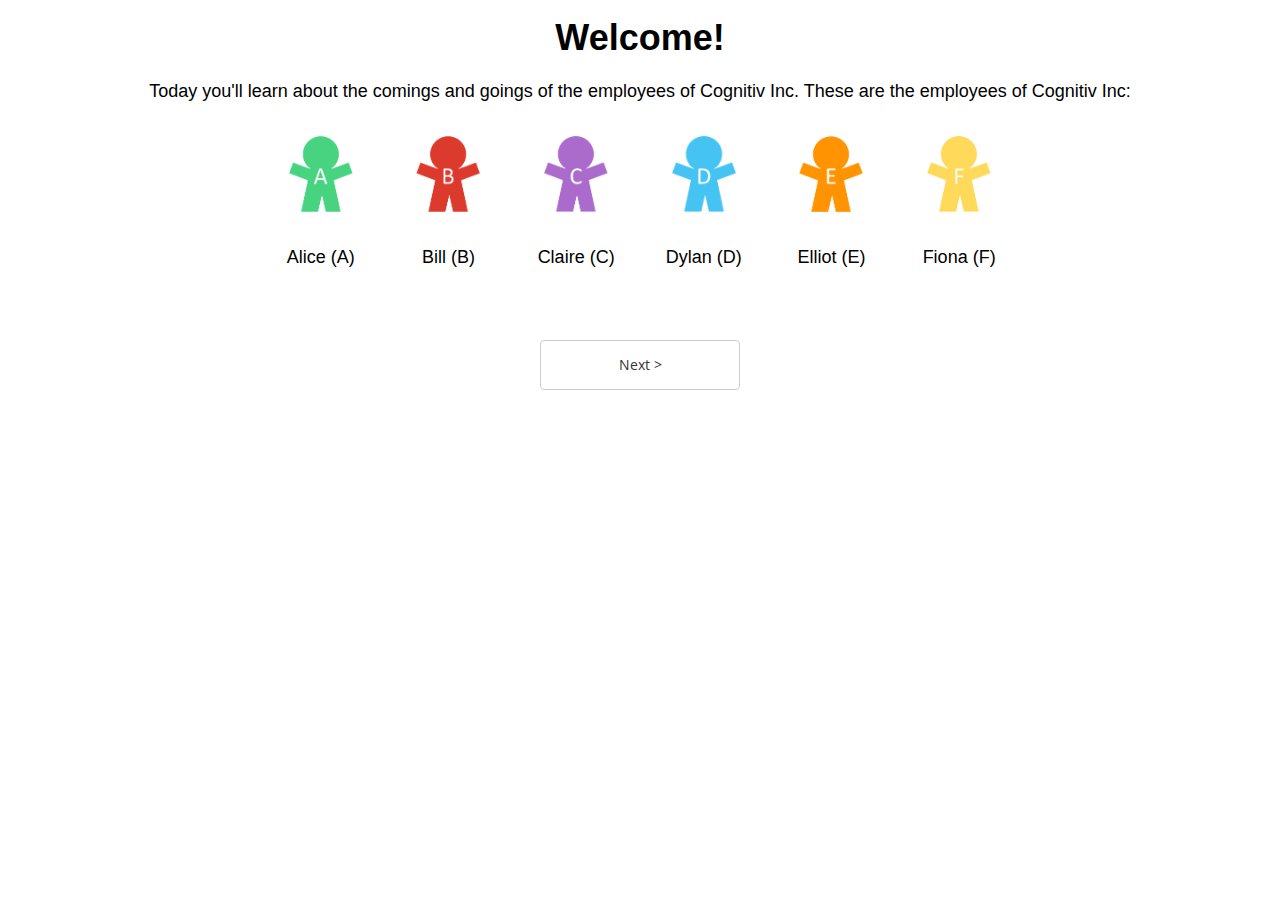
==== experiments/restaurants_v1/index.html @ 761f1548 "added stimuli, basic functionality for pilot" ====
<!doctype html>
<html>
    <head>
        <title>Lunchtime</title>
        
        <!-- Load jsPsych -->
        <script src='_shared/js/jquery-1.11.1.min.js'></script>
        <script src='jspsych/jspsych.js'></script>        
        <link href='jspsych/css/jspsych.css' rel='stylesheet' type='text/css'></link>
        
        <!-- CocoLab utilities -->
        <script src = '_shared/js/underscore-min.js'></script>
        <script src = '_shared/js/mmturkey.js'></script>
        <script src = '_shared/js/browser.detect.js'></script>
        
        <!-- Specify jsPsych plugins here -->
        <script src = 'jspsych/plugins/jspsych-text.js'></script>
        <script src = 'jspsych/plugins/jspsych-instructions.js'></script>
        <script src = 'scripts/user-plugins/new_day.js'></script>
        <script src = 'scripts/user-plugins/lunch.js'></script>

        <!-- Other experiment-specific scripts -->
        <script src = 'scripts/exp-timeline.js'></script>
        <script src = 'scripts/utils.js'></script>
    
        <link href='styles/experiment-style.css' rel='stylesheet' type='text/css'></link>
    </head>

    <body>
        
        <!-- jspsych-target should be empty! Your experiment nodes will add content to this div. -->
        
        <div class = "slide" id = "jspsych-target">
        </div>
        
        <div id = "templates">
            <div class = "slide" id = "agent_intro">
                <h1>Welcome!</h1>
                <p>Today you'll learn about the comings and goings of the employees of Cognitiv Inc. These are the employees of Cognitiv Inc:</p>
                
                <table id = "agent_table">
                    <tr>
                        <td><img class = "agent" src = "images/agents/a.png" /></td>
                        <td><img class = "agent" src = "images/agents/b.png" /></td>
                        <td><img class = "agent" src = "images/agents/c.png" /></td>
                        <td><img class = "agent" src = "images/agents/d.png" /></td>
                        <td><img class = "agent" src = "images/agents/e.png" /></td>
                        <td><img class = "agent" src = "images/agents/f.png" /></td>
                    </tr>
                    <tr>
                        <td>Alice (A)</td>
                        <td>Bill (B)</td>
                        <td>Claire (C)</td>
                        <td>Dylan (D)</td>
                        <td>Elliot (E)</td>
                        <td>Fiona (F)</td>
                    </tr>
                </table>
                
            </div>
            
            <div class = "slide" id = "restaurant_intro">
                <p>Across the street from Cognitiv Inc, there are four restaurants.<br/> The employees of Cognitiv Inc always eat at one of these four restaurants:</p>
                
                <table class = "restaurant_table">
                    <tr class = "restaurant_roster">
                        <td><img class = "restaurant" src = "images/restaurants/bb.png" /></td>
                        <td><img class = "restaurant" src = "images/restaurants/pp.png" /></td>
                        <td><img class = "restaurant" src = "images/restaurants/ss.png" /></td>
                        <td><img class = "restaurant" src = "images/restaurants/tt.png" /></td>
                    </tr>
                    
                    <tr class = "agent_roster">
                        <td>
                        </td>
                        
                        <td>
                        </td>
                        
                        <td>
                        </td>
                        
                        <td>
                        </td>
                    </tr>
                    
                </table>
                
            </div>
            
            <div class = "slide" id = "calendar_intro">
                <p>You'll follow the employees of Cognitiv Inc for five days. On each day, we'll tell you where each employee went to get lunch. At the end of the week, we'll ask you a few questions about the employees of Cognitiv Inc, so <strong>please pay attention to where they go get lunch!</strong>.</p>
                
                <table class = "calendar_table">
                    <tr class = "day">
                        <td>Monday</td>
                        <td>Tuesday</td>
                        <td>Wednesday</td>
                        <td>Thursday</td>
                        <td>Friday</td>
                    </tr>
                    <tr class = "check">
                        <td class = "future"></td>
                        <td class = "future"></td>
                        <td class = "future"></td>
                        <td class = "future"></td>
                        <td class = "future"></td>
                    </tr>
                </table>
                
            </div>
            
            <div class = "slide" id = "new_day">
                <h1>Day {0}: {1}</h1>
                
                <table class = "calendar_table">
                    <tr class = "day">
                        <td>Monday</td>
                        <td>Tuesday</td>
                        <td>Wednesday</td>
                        <td>Thursday</td>
                        <td>Friday</td>
                    </tr>
                    <tr class = "check">
                        <td></td>
                        <td></td>
                        <td></td>
                        <td></td>
                        <td></td>
                    </tr>
                </table>
                
                <button class = "continue">Continue</button>
                
            </div>
            
            <div class = "slide" id = "lunch">
                <p>On {0}, <strong>{1}</strong> went to <strong>{2}</strong>. <br />
                (Click on {1} ({3}) to continue!)</p>
                
                <table class = "restaurant_table">
                    <tr class = "restaurant_roster">
                        <td></td>
                        <td></td>
                        <td></td>
                        <td></td>
                    </tr>
                    
                    <tr class = "agent_roster">
                        <td>
                        </td>
                        
                        <td>
                        </td>
                        
                        <td>
                        </td>
                        
                        <td>
                        </td>
                    </tr>
                    
                </table>
            </div>
            
            <div class = "slide" id = "seat_assignment">
                <h1>Let's make lunch tables!</h1>
                <p>You've now seen where all of the employees of Cognitiv Inc go to lunch. Now, let's put them together into tables! <strong>Please assign each employee to a lunch table.</strong> You can <em>add</em> up to 6 tables, or <em>remove</em> any tables that are empty. Once you've put all of the employees in a lunch table, click Continue.</p>
                <div id ="pool">
                    <p>Unassigned:</p>
                    
                    <img class = "agent" src = "images/agents/a.png" />
                    <img class = "agent" src = "images/agents/b.png" />
                    <img class = "agent" src = "images/agents/c.png" />
                    <img class = "agent" src = "images/agents/d.png" />
                    <img class = "agent" src = "images/agents/e.png" />
                    <img class = "agent" src = "images/agents/f.png" />
                </div>
                
                <div id = "tables">
                    <div class = "table">
                        <h3>Table 1:</h3>

                    </div>                                               
                </div>
                
                <button class = "modify_tables active" id = "add_table">(+) Add table</button><button class = "modify_tables" id = "delete_table">(-) Remove table</button>
                
                <button class = "continue">Continue</button>
                
                
            </div>
        </div>

    </body>

</html>
---- experiments/restaurants_v1/jspsych/css/jspsych.css ----
/*
 * CSS for jsPsych experiments.
 *
 * This stylesheet provides minimal styling to make jsPsych
 * experiments look polished without any additional styles.
 */


/* fonts and type */

@import url(https://fonts.googleapis.com/css?family=Open+Sans:400italic,700italic,400,700);
html {
  font-family: 'Open Sans', 'Arial', sans-serif;
  font-size: 18px;
  line-height: 1.6em;
}
body {
  margin: 0;
  padding: 0;
}
p {
  clear: both;
}
.very-small {
  font-size: 50%;
}
.small {
  font-size: 75%;
}
.large {
  font-size: 125%;
}
.very-large {
  font-size: 150%;
}

/* Classes for changing location of things */

.left {
  float: left;
}
.right {
  float: right;
}
.center-content {
  text-align: center;
}

.block-center {
  margin: 1em auto;
  display: block;
}
/* Form elements like input fields and buttons */

input[type="text"] {
  font-family: 'Open Sans', 'Arial', sans-sefif;
  font-size: 14px;
}

/* borrowing Bootstrap style for btn elements, but combining styles a bit */
.jspsych-btn {
  display: inline-block;
  padding: 6px 12px;
  margin: 0px 8px;
  font-size: 14px;
  font-weight: 400;
  font-family: 'Open Sans', 'Arial', sans-serif;
  cursor: pointer;
  line-height: 1.4;
  text-align: center;
  white-space: nowrap;
  vertical-align: middle;
  background-image: none;
  border: 1px solid transparent;
  border-radius: 4px;
  color: #333;
  background-color: #fff;
  border-color: #ccc;
}

.jspsych-btn:hover {
  background-color: #ddd;
  border-color: #aaa;
}

/* Container holding jsPsych content */

.jspsych-display-element {
  width: 800px;
  margin: 50px auto 50px auto;
}

/* jsPsych progress bar */

#jspsych-progressbar-container {
  color: #777;
  border-bottom: 2px solid #dedede;
  background-color: #f3f3f3;
  margin-bottom: 1em;
  text-align: center;
  padding: 10px 0px;
}
#jspsych-progressbar-container s {}
#jspsych-progressbar-outer {
  background-color: #dedede;
  border-radius: 5px;
  padding: 1px;
  width: 800px;
  margin: auto;
}
#jspsych-progressbar-inner {
  background-color: #aaa;
  /* #3EB3D7; */
  width: 0%;
  height: 1em;
  border-radius: 5px;
}

/* PLUGIN: jspsych-animation */

#jspsych-animation-image {
  display: block;
  margin-left: auto;
  margin-right: auto;
}

/* PLUGIN: jspsych-categorize-animation */

#jspsych-categorize-animation-stimulus {
  display: block;
  margin-left: auto;
  margin-right: auto;
}

/* PLUGIN: jspsych-categorize */

#jspsych-categorize-stimulus {
  display: block;
  margin-left: auto;
  margin-right: auto;
}
.feedback {
  display: block;
  margin-left: auto;
  margin-right: auto;
}

/* PLUGIN: jspsych-free-sort */

#jspsych-free-sort-arena {
  margin-left: auto;
  margin-right: auto;
  border: 2px solid #444;
}
.jspsych-free-sort-draggable {
  cursor: move;
}
#jspsych-free-sort-done-btn {
  display: block;
  margin: auto;
  margin-top: 25px;
}

/* PLUGIN: jspsych-instructions */

.jspsych-instructions-nav {
  text-align: center;
  margin-top: 2em;
}
.jspsych-instructions-nav button {
  margin: 20px;
}

/* PLUGIN: jspsych-multi-stim-multi-response */

#jspsych-multi-stim-multi-response-stimulus {
  display: block;
  margin: auto;
}

/* PLUGIN: jspsych-palmer */

#jspsych-palmer-snapCanvas {
  margin-left: auto;
  margin-right: auto;
}

/* PLUGIN: jspsych-same-different */

.jspsych-same-different-stimulus {
  display: block;
  margin-left: auto;
  margin-right: auto;
}

/* PLUGIN: jspsych-single-stim */

#jspsych-single-stim-stimulus {
  display: block;
  margin-left: auto;
  margin-right: auto;
}

/* PLUGIN: jspsych-survey-text */

.jspsych-survey-text {
  margin: 0.25em 0em;
}
.jspsych-survey-text-question {
  margin: 2em 0em;
}

/* PLUGIN: jspsych-survey-likert */

.jspsych-survey-likert-statement {
  display:block;
  font-size: 18px;
  padding-top: 30px;
  margin-bottom:10px;
}
.jspsych-survey-likert-opts {
  list-style:none;
  width:100%;
  margin:0;
  padding:0 0 35px;
  display:block;
  font-size: 14px;
  line-height:1.1em;
}

.jspsych-survey-likert-opt-label {
  line-height: 1.1em;
}

.jspsych-survey-likert-opts:before {
  content: '';
  position:relative;
  top:11px;
  /*left:9.5%;*/
  display:block;
  background-color:#efefef;
  height:4px;
  width:100%;
}

.jspsych-survey-likert-opts:last-of-type {
  border-bottom: 0;
}

.jspsych-survey-likert-opts li {
  display:inline-block;
  /*width:19%;*/
  text-align:center;
  vertical-align: top;
}

.jspsych-survey-likert-opts li input[type=radio] {
  display:block;
  position:relative;
  top:0;
  left:50%;
  margin-left:-6px;
}

/*
 *
 * PLUGIN: jspsych-survey-multi-choice
 *
 */

.jspsych-survey-multi-choice-question {
  margin-top: 2em;
  margin-bottom: 2em;
 }

.jspsych-survey-multi-choice-text span.required {
  color: darkred;
}

.jspsych-survey-multi-choice-horizontal .jspsych-survey-multi-choice-text {
  text-align: center;
}

.jspsych-survey-multi-choice-option {
  line-height: 2;
}
.jspsych-survey-multi-choice-horizontal .jspsych-survey-multi-choice-option {
  display: inline-block;
  margin-left: 1em;
  margin-right: 1em;
  vertical-align: top;
}

label.jspsych-survey-multi-choice-text input[type="radio"] {
  margin-right: 1em;
}

#jspsych-survey-multi-choice-next {
  display: block;
  margin: auto;
}

/** PLUGIN: jspsych-visual-search-circle **/

#jspsych-visual-search-circle-svg {
  display: block;
  margin-left: auto;
  margin-right: auto;
}

/* PLUGIN: jspsych-vsl-animate-occlusion */

#jspsych-vsl-animate-occlusion-canvas {
  display: block;
  margin: auto;
}

/* PLUGIN: jspsych-xab */

.jspsych-xab-stimulus {
  display: block;
  margin-left: auto;
  margin-right: auto;
}
---- experiments/restaurants_v1/styles/experiment-style.css ----
@charset "UTF-8";
/* ——————————————————— EXPERIMENT-WIDE ELEMENTS ——————————————————— */
body {
	font-family: Helvetica, Arial, sans-serif;
    /*background-color: #CAEAE7;*/
	margin: 0;
	padding: 0;
}

h1 {
	font-family: Quicksand, Helvetica, Arial, sans-serif;
}

p, h2, h3 {
    clear: left;
}


button {
	height: 50px;
	font-size: 12pt;
	width: 200px;
	display:block;
	margin: 20px auto 20px auto;
	padding: 0 20px;
	background-color: #a2e8e1;
	border-radius: 5px;
	border: none;
    clear: left
}

.continue-inactive {
    background-color: #bdbdbd;
    color: #e1e1e1;
}

.continue-active {
    background-color: #FF9108;
    color: #fbeedf;
}

.slide{
	background-color: #FFF;
    padding: 0px;
    margin: 0 auto;
    width: 100vw;
    min-height: 100vh;
    text-align: center;
}

#jspsych-target {
    text-align: center;
}

.left-text {
    text-align: left;
}

.unselected, .selected {
    border-width: 5px;
    border-style: solid;
    border-radius: 5px;
}

.unselected {
    border-color: #ffffff;
}

.selected {
    /* border-color: #caea87; */
    -webkit-box-shadow: 0 0 15px 5px #caea87, inset 0px 0px 0px 5px #fff;
    -moz-box-shadow: 0 0 15px 5px #caea87, inset 0px 0px 0px 5px #fff;
    box-shadow: 0 0 15px 5px #caea87, inset 0px 0px 0px 5px #fff;
}

.centered-div {
    position: absolute;
    top: 50%;
    left: 50%;
    transform: translate(-50%, -50%);
    text-align: center;
}

/* ——————————————————— EXPERIMENT-SPECIFIC ELEMENTS ——————————————————— */
.agent {
    width: 5vw;
}

#agent_table {
    width: 60vw;
    display: block;
    margin: 0 auto;
    table-layout: fixed;
}

#agent_table td {
    width: 10vw;
    padding: 10px 0;
}

.restaurant_table {
    width: 90vw;
    display: block;
    margin: 0 auto;
    table-layout: fixed;
}

.restaurant_table td {
    width: 20vw;
    padding: 0 2.5vw;
}

.restaurant_table tr {
    height: 25vh;
}

.restaurant {
    width: 15vw;
}

.calendar_table {
    display: block;
    width: 50vw;
    table-layout: fixed;
    margin: 0 auto;
    border-spacing: 1vw;
    border-collapse: separate;
}

.calendar_table td {
    width: 8.75vw;
}

.calendar_table .check td {
    height: 15vh;   
}

.calendar_table .past, .calendar_table .future {
    border: 2px solid #dedede;
}

.calendar_table .past {
    background-color: #dedede;
}

.calendar_table .present {
    background-color: #a2e8e1;
    border-color: #a2e8e1

}

.calendar_table .present {
}

/* ——————————————————— SEAT ASSIGNMENT ——————————————————— */
#pool, #tables {
    width: 75vw;
    display: block;
    margin: 0 auto;
}

# tables {
    
}

.table {
    display: inline-block;
    width: 20vw;
    height: 25vh;
    margin: 1vh .5vw;
    padding: 1vw;
    border: 2px solid #c2c2c2;
}

.table h3 {
    padding: 0;
    margin: 0;
    color: #aaa;
}

.modify_tables {
    width: 12.5vw;
    display: inline-block;
    margin: 0 2.5vw 2vh 2.5vw;
    background-color: #fff;
    border: 2px solid;
}

#add_table {
    border-color: #4ec6e8;
    color: #4ec6e8;
}

#delete_table {
    border-color: #e84d5d;
    color: #e84d5d;
}

/* ——————————————————— SURVEY ——————————————————— */
#survey input[type="text"] {
    width: 8em;
    font-size: 12pt;
}

#i0-wrapper {
    background-color: #CAEAE7;
    width: 100vw;
    margin: 0;
    padding: 0;
}

#consent {
    background-color: #FFFFFF;
    width: 1000px;
    margin: 0 auto;
    padding: 20px;
}
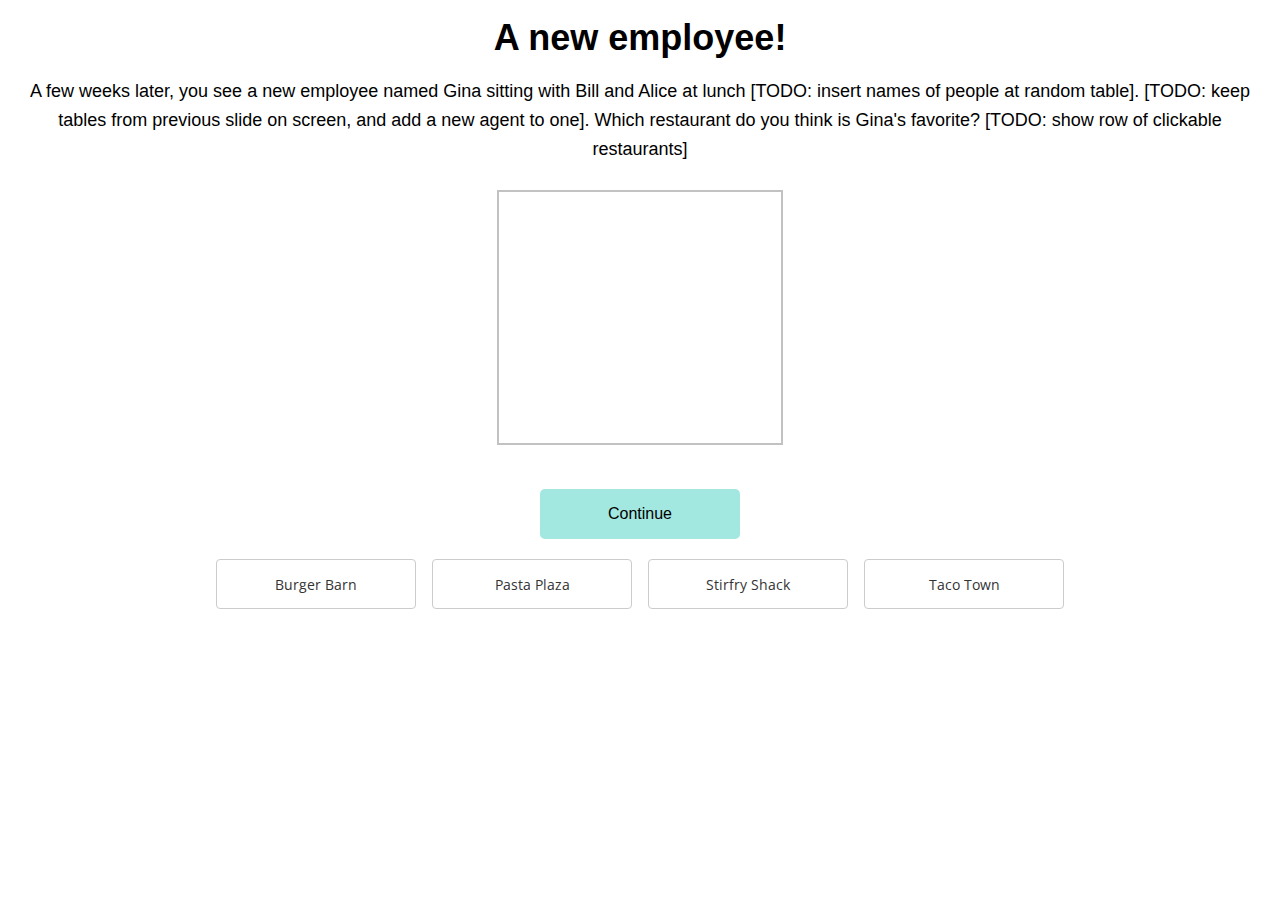
==== commit bb958dcf: "Add unknown pref test" ====
--- a/experiments/restaurants_v1/index.html
+++ b/experiments/restaurants_v1/index.html
@@ -5,6 +5,7 @@
         
         <!-- Load jsPsych -->
         <script src='_shared/js/jquery-1.11.1.min.js'></script>
+        <script src='/_shared/js/jquery-ui-min.js'></script>
         <script src='jspsych/jspsych.js'></script>        
         <link href='jspsych/css/jspsych.css' rel='stylesheet' type='text/css'></link>
         
@@ -16,11 +17,13 @@
         <!-- Specify jsPsych plugins here -->
         <script src = 'jspsych/plugins/jspsych-text.js'></script>
         <script src = 'jspsych/plugins/jspsych-instructions.js'></script>
+        <script src = 'jspsych/plugins/jspsych-button-response.js'></script>
         <script src = 'scripts/user-plugins/new_day.js'></script>
         <script src = 'scripts/user-plugins/lunch.js'></script>
+        <script src = 'scripts/user-plugins/seating_chart.js'></script>
 
         <!-- Other experiment-specific scripts -->
-        <script src = 'scripts/exp-timeline.js'></script>
+        <script src = 'scripts/exp_timeline.js'></script>
         <script src = 'scripts/utils.js'></script>
     
         <link href='styles/experiment-style.css' rel='stylesheet' type='text/css'></link>
@@ -163,29 +166,47 @@
                 </table>
             </div>
             
-            <div class = "slide" id = "seat_assignment">
+            <div class = "slide" id = "seating_chart">
                 <h1>Let's make lunch tables!</h1>
-                <p>You've now seen where all of the employees of Cognitiv Inc go to lunch. Now, let's put them together into tables! <strong>Please assign each employee to a lunch table.</strong> You can <em>add</em> up to 6 tables, or <em>remove</em> any tables that are empty. Once you've put all of the employees in a lunch table, click Continue.</p>
+                <p>You've now seen where all of the employees of Cognitiv Inc go to lunch. Now, let's put them together into tables! <strong>Please drag and drop each employee to assign them to a lunch table.</strong> You can <em>add</em> up to 6 tables, or <em>remove</em> any tables that are empty. Once you've put all of the employees in a lunch table, click Continue.</p>
                 <div id ="pool">
                     <p>Unassigned:</p>
                     
-                    <img class = "agent" src = "images/agents/a.png" />
-                    <img class = "agent" src = "images/agents/b.png" />
-                    <img class = "agent" src = "images/agents/c.png" />
-                    <img class = "agent" src = "images/agents/d.png" />
-                    <img class = "agent" src = "images/agents/e.png" />
-                    <img class = "agent" src = "images/agents/f.png" />
+                    <img class = "agent" src = "images/agents/a.png" data-val = "A" />
+                    <img class = "agent" src = "images/agents/b.png" data-val = "B" />
+                    <img class = "agent" src = "images/agents/c.png" data-val = "C" />
+                    <img class = "agent" src = "images/agents/d.png" data-val = "D" />
+                    <img class = "agent" src = "images/agents/e.png" data-val = "E" />
+                    <img class = "agent" src = "images/agents/f.png" data-val = "F" />
                 </div>
                 
                 <div id = "tables">
                     <div class = "table">
-                        <h3>Table 1:</h3>
+                        <h3>Table 1</h3>
 
                     </div>                                               
                 </div>
                 
                 <button class = "modify_tables active" id = "add_table">(+) Add table</button><button class = "modify_tables" id = "delete_table">(-) Remove table</button>
                 
+                <button class = "continue-inactive">Continue</button>
+                
+                
+            </div>
+
+            <div class = "slide" id = "unknown_preference">
+              <h1>A new employee!</h1>
+              <p>A few weeks later, you see a new employee named Gina
+              sitting with Bill and Alice at lunch [TODO: insert names
+              of people at random table]. [TODO: keep tables from
+              previous slide on screen, and add a new agent to
+              one]. Which restaurant do you think is Gina's favorite?
+              [TODO: show row of clickable restaurants]</p>
+              <div id = "tables">
+                <div class = "table">
+                </div>
+              </div>
+              
                 <button class = "continue">Continue</button>
                 
                 
@@ -194,4 +215,4 @@
 
     </body>
 
-</html>+</html>
--- a/experiments/restaurants_v1/styles/experiment-style.css
+++ b/experiments/restaurants_v1/styles/experiment-style.css
@@ -43,7 +43,7 @@
 	background-color: #FFF;
     padding: 0px;
     margin: 0 auto;
-    width: 100vw;
+    width: 97.5vw;
     min-height: 100vh;
     text-align: center;
 }
@@ -154,20 +154,35 @@
 
 /* ——————————————————— SEAT ASSIGNMENT ——————————————————— */
 #pool, #tables {
-    width: 75vw;
-    display: block;
-    margin: 0 auto;
-}
-
-# tables {
-    
+    width: 50vw;
+    display: block;
+    margin: 0 auto;
+}
+
+#pool {
+    color: #ffc4c4;
+    min-height: 10vh;
+    border-radius: 10px;
+    border: 2px solid #ffc4c4;
+}
+
+#pool p {
+    padding: 0;
+    margin: 0;
+}
+
+#tables {
+    width: 100%;
+    min-height: 32vh;
+    display: block;
 }
 
 .table {
+    vertical-align: top;
     display: inline-block;
     width: 20vw;
     height: 25vh;
-    margin: 1vh .5vw;
+    margin: 1vh 2vw;
     padding: 1vw;
     border: 2px solid #c2c2c2;
 }
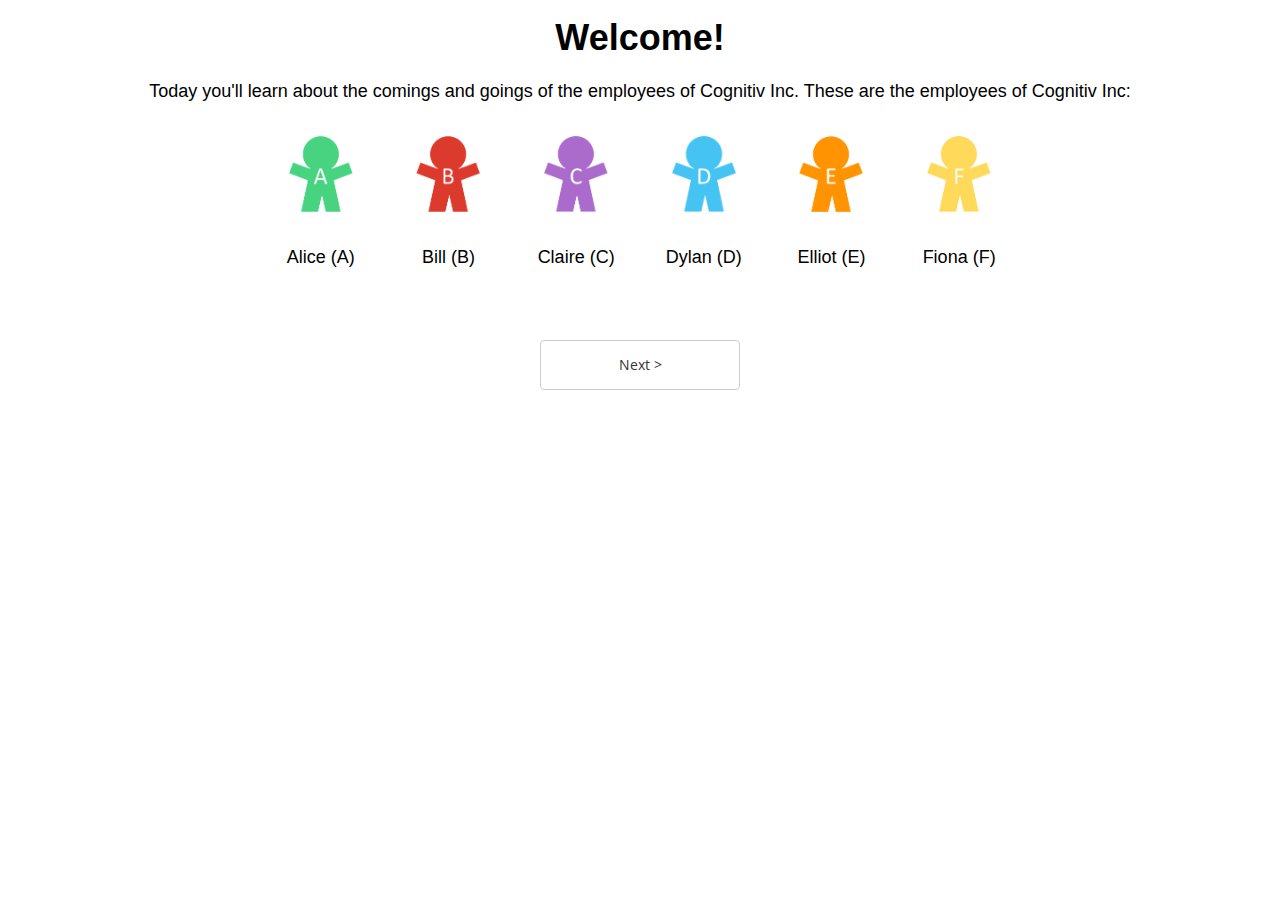
==== commit 4284aad2: "Add skeleton unknown group DV" ====
--- a/experiments/restaurants_v1/index.html
+++ b/experiments/restaurants_v1/index.html
@@ -5,7 +5,7 @@
         
         <!-- Load jsPsych -->
         <script src='_shared/js/jquery-1.11.1.min.js'></script>
-        <script src='/_shared/js/jquery-ui-min.js'></script>
+        <script src='_shared/js/jquery-ui-min.js'></script>
         <script src='jspsych/jspsych.js'></script>        
         <link href='jspsych/css/jspsych.css' rel='stylesheet' type='text/css'></link>
         
@@ -195,21 +195,21 @@
             </div>
 
             <div class = "slide" id = "unknown_preference">
-              <h1>A new employee!</h1>
+              <h1>Meet Gina!</h1>
               <p>A few weeks later, you see a new employee named Gina
               sitting with Bill and Alice at lunch [TODO: insert names
-              of people at random table]. [TODO: keep tables from
+              of people at some table]. [TODO: keep tables from
               previous slide on screen, and add a new agent to
-              one]. Which restaurant do you think is Gina's favorite?
-              [TODO: show row of clickable restaurants]</p>
-              <div id = "tables">
-                <div class = "table">
-                </div>
-              </div>
-              
-                <button class = "continue">Continue</button>
-                
-                
+              one]. Which restaurant do you think is Gina's favorite?]</p>
+              <!-- <div id = "tables"> -->
+              <!--   <div class = "table"> -->
+              <!--   </div> -->
+              <!-- </div> -->
+
+            </div>
+            <div class = "slide" id = "unknown_group">
+              <h1>Meet Harold!</h1>
+              <p>That same day, you meet Harold, another new employee. Harold is getting food from <strong>Taco Town</strong> [TODO: plug in restaurant name from manipulation]. Which table do you think he will sit at? [TODO: keep tables from previous two slides, allow to click]</p>
             </div>
         </div>
 
